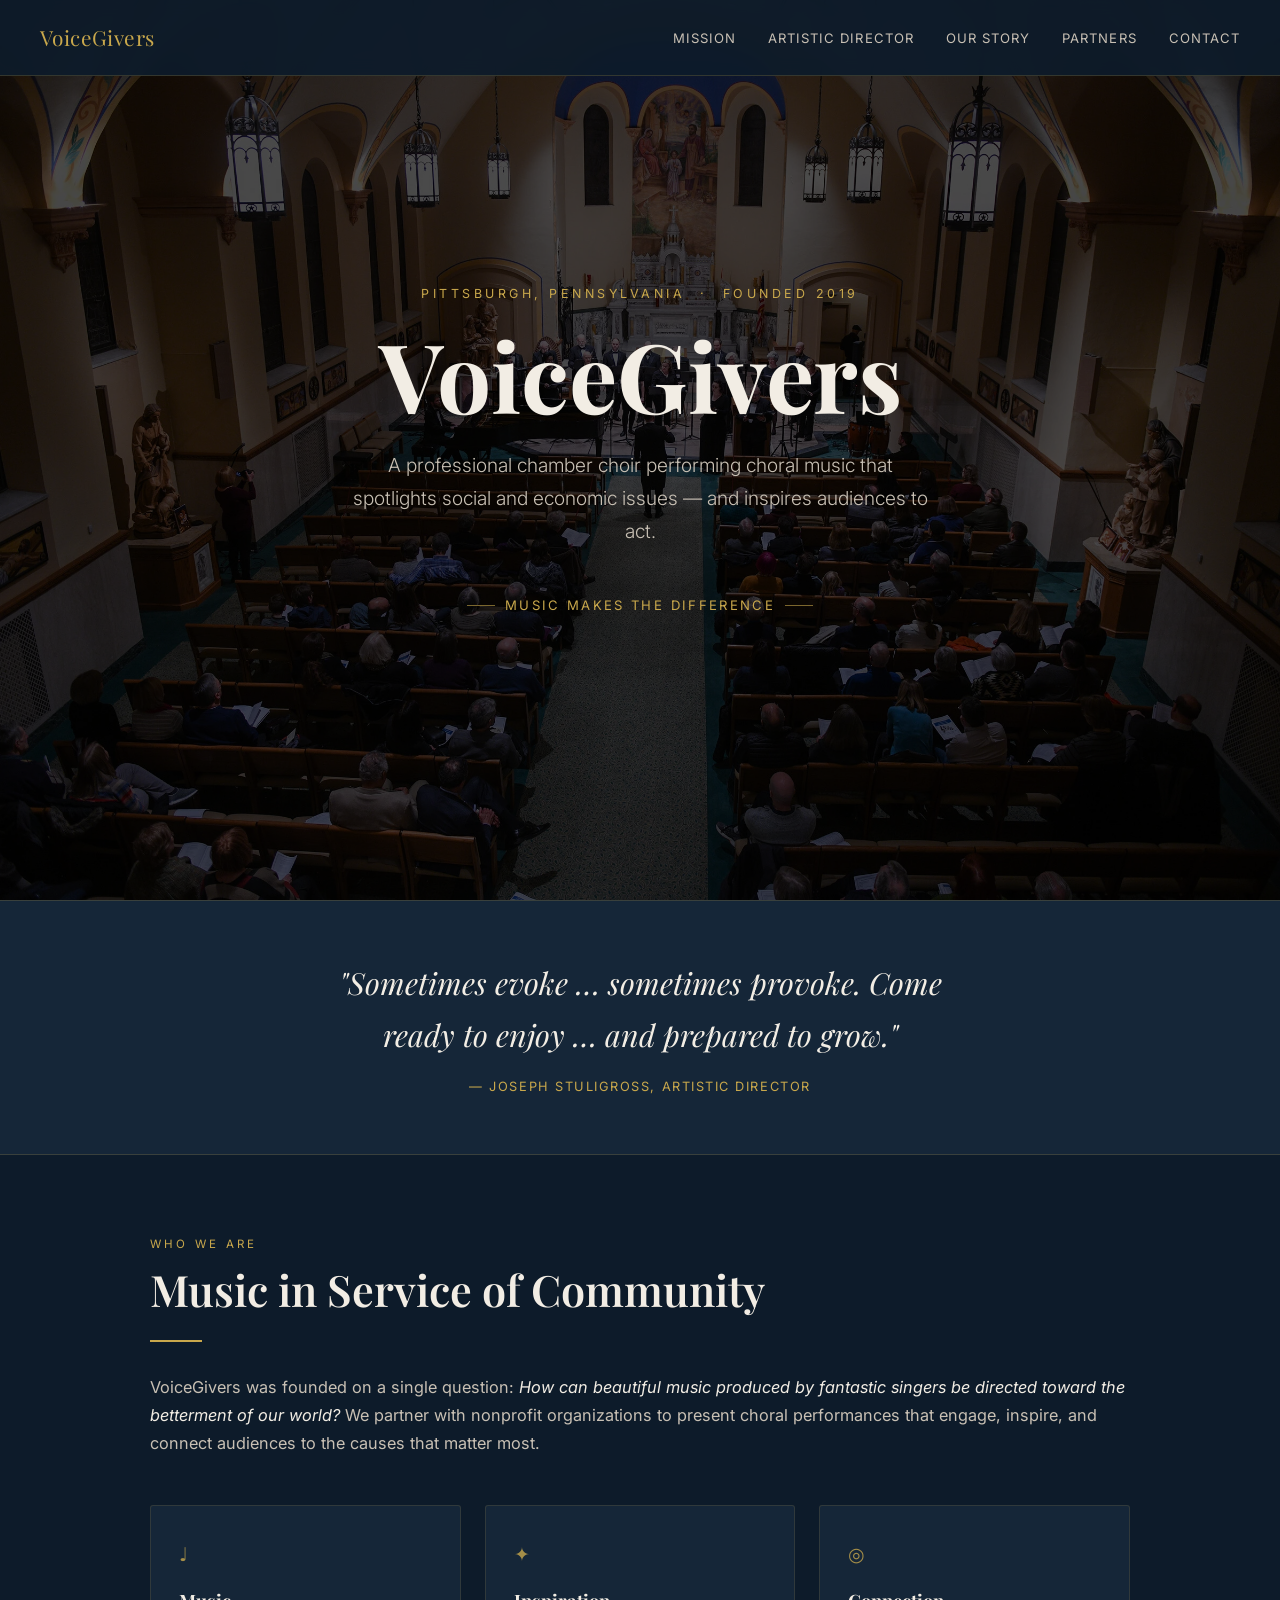
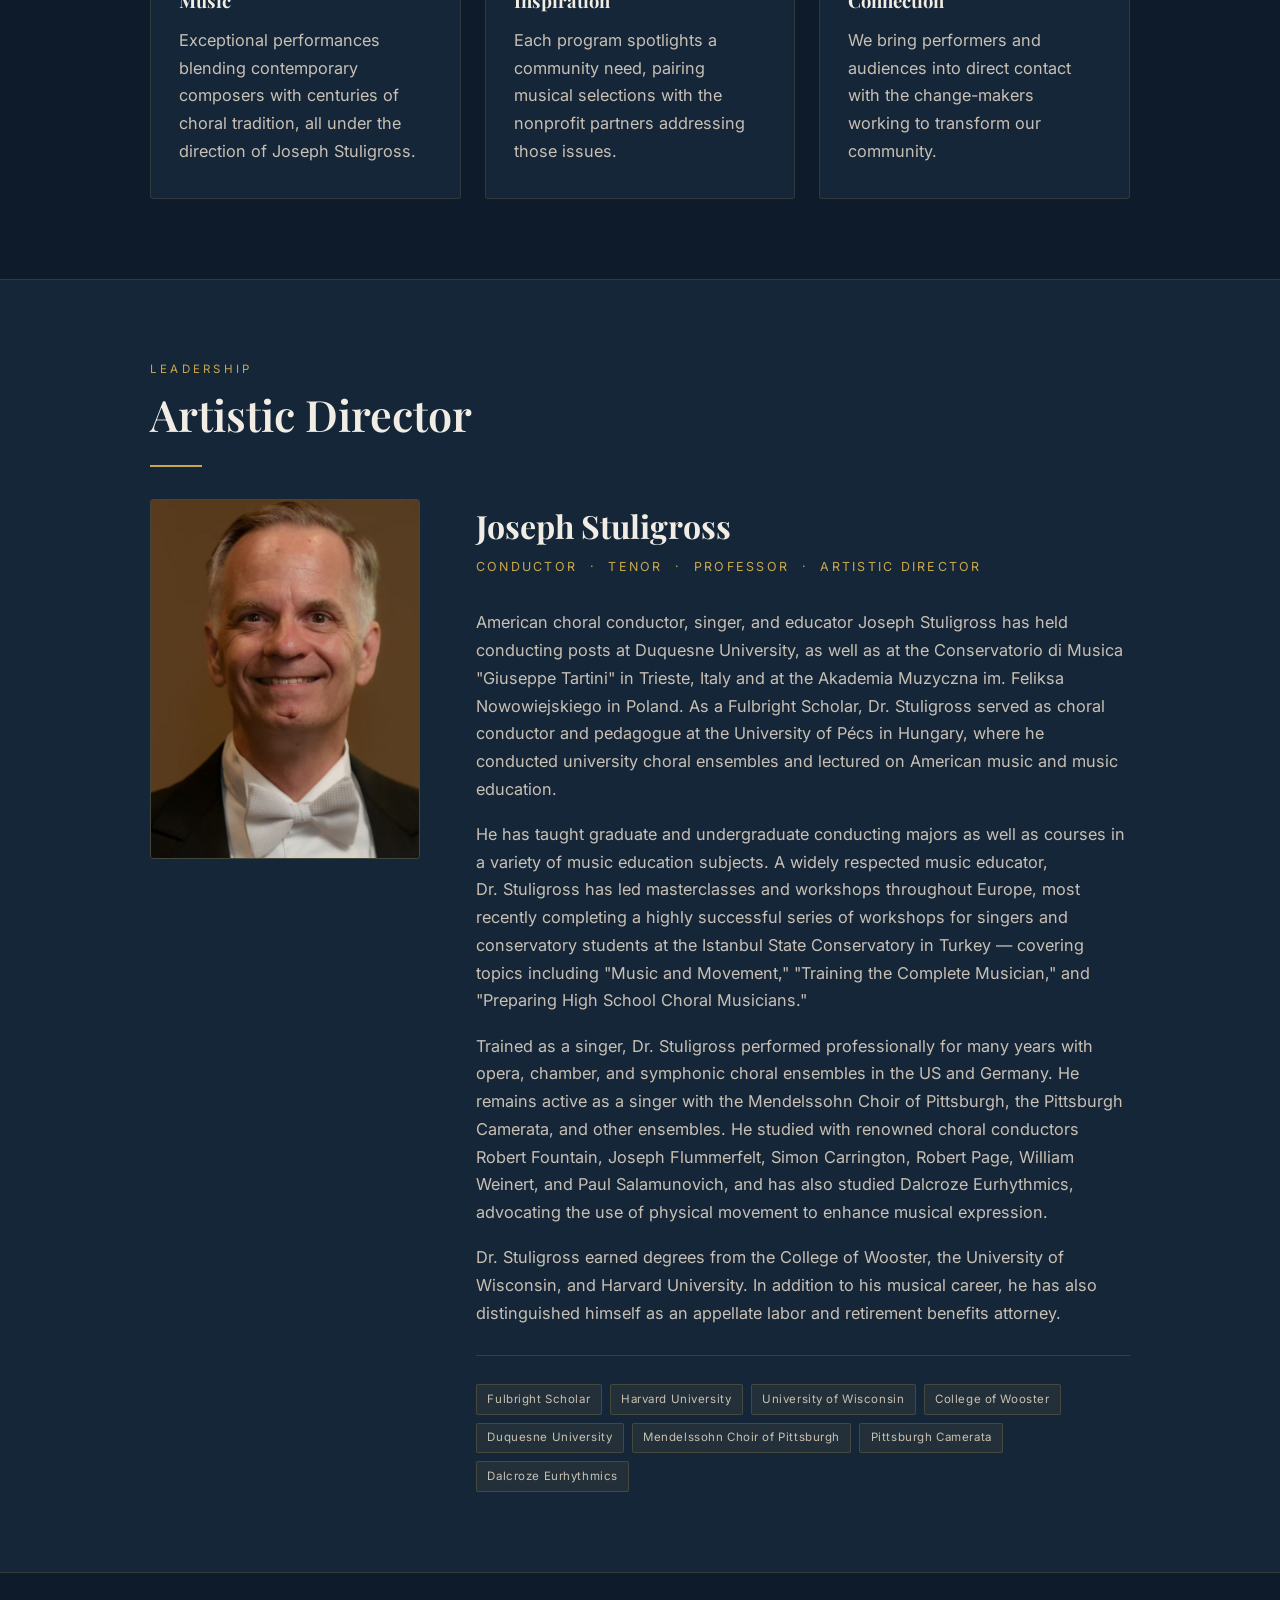
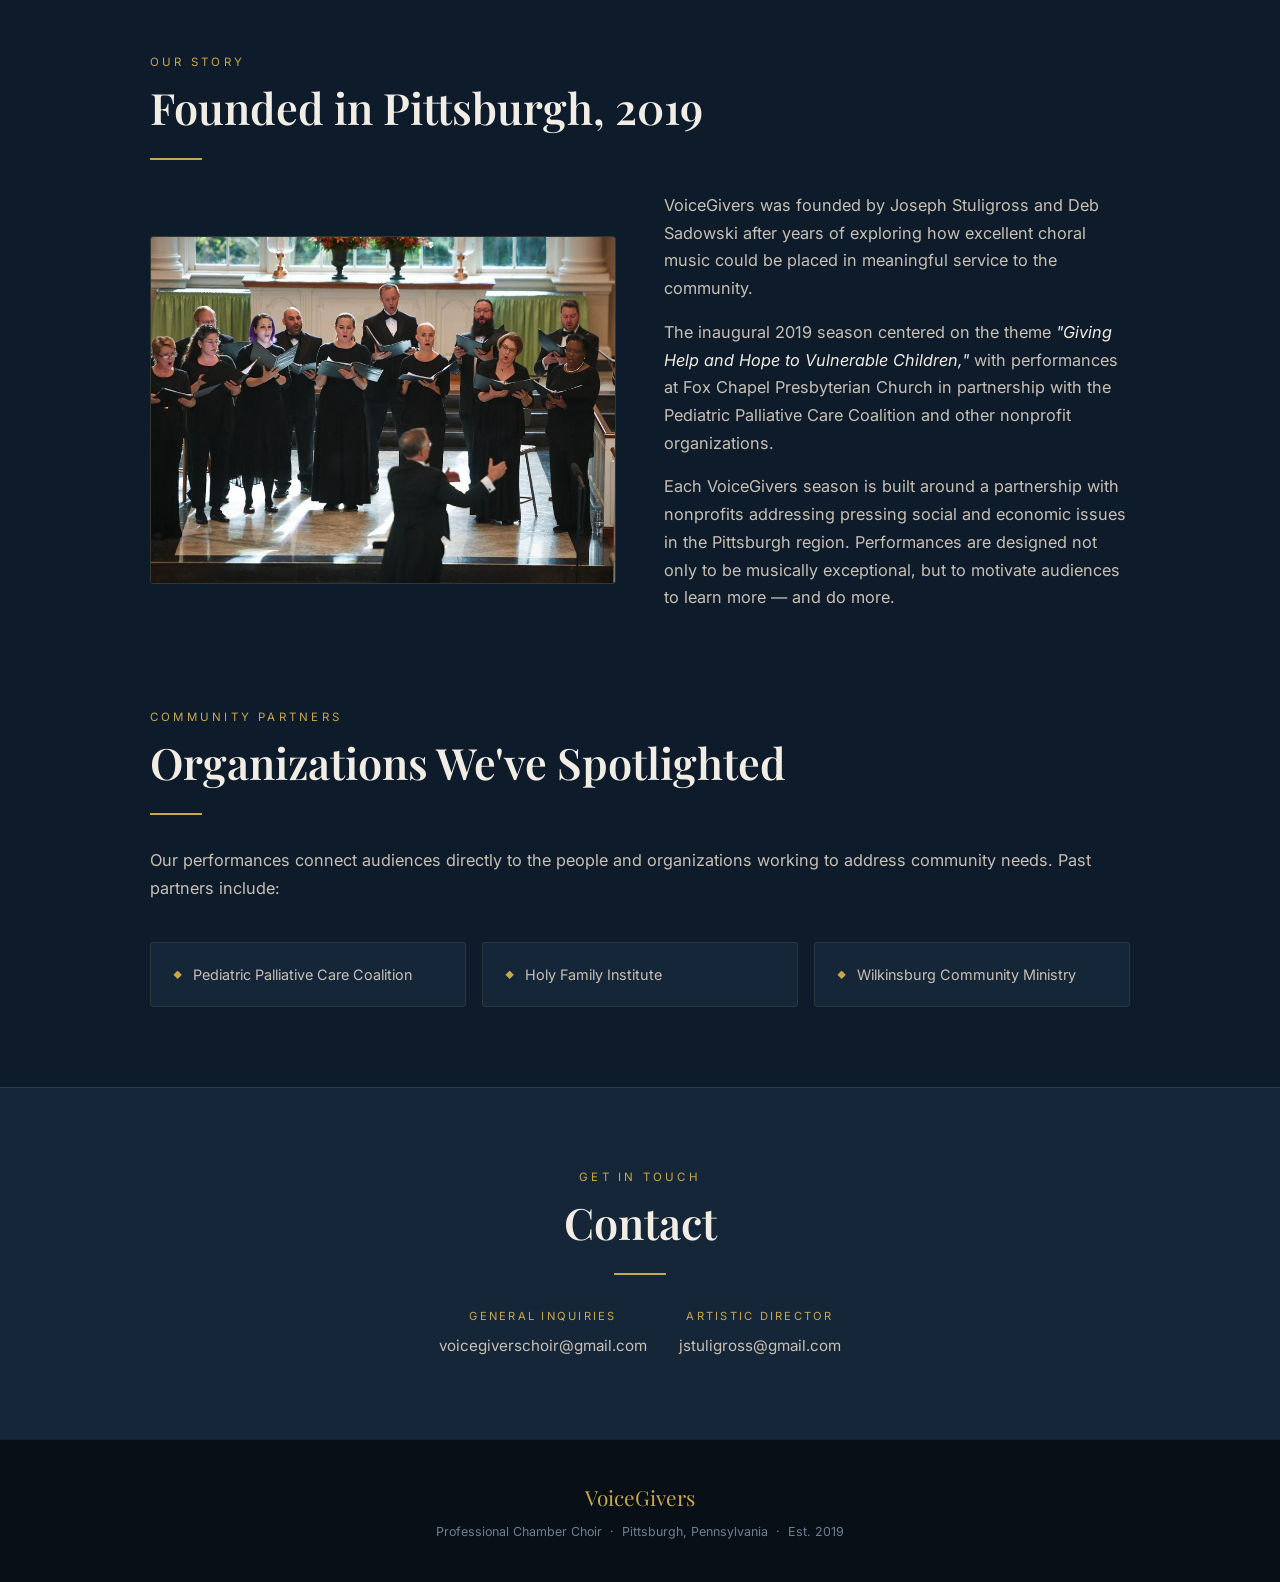
==== index.html @ 27565157 "Initial site" ====
<!DOCTYPE html>
<html lang="en">
<head>
  <meta charset="UTF-8">
  <meta name="viewport" content="width=device-width, initial-scale=1.0">
  <title>VoiceGivers | Professional Chamber Choir · Pittsburgh, PA</title>
  <meta name="description" content="VoiceGivers is a professional chamber choir based in Pittsburgh, Pennsylvania, performing choral music that spotlights social and economic issues and inspires audiences to act.">
  <link rel="preconnect" href="https://fonts.googleapis.com">
  <link rel="preconnect" href="https://fonts.gstatic.com" crossorigin>
  <link href="https://fonts.googleapis.com/css2?family=Playfair+Display:ital,wght@0,400;0,600;0,700;1,400&family=Inter:wght@300;400;500;600&display=swap" rel="stylesheet">
  <style>
    *, *::before, *::after { box-sizing: border-box; margin: 0; padding: 0; }

    :root {
      --navy:        #0d1b2a;
      --navy-light:  #152638;
      --gold:        #c9a84c;
      --gold-light:  #dfc170;
      --cream:       #f2ede4;
      --cream-muted: #c8c0b4;
      --gray:        #6b7f93;
    }

    html { scroll-behavior: smooth; }

    body {
      font-family: 'Inter', sans-serif;
      background-color: var(--navy);
      color: var(--cream);
      line-height: 1.7;
    }

    /* ── NAV ─────────────────────────────────── */
    nav {
      position: fixed;
      top: 0; left: 0; right: 0;
      z-index: 100;
      display: flex;
      justify-content: space-between;
      align-items: center;
      padding: 1.25rem 2.5rem;
      background: rgba(13, 27, 42, 0.93);
      backdrop-filter: blur(8px);
      border-bottom: 1px solid rgba(201, 168, 76, 0.2);
    }

    .nav-logo {
      font-family: 'Playfair Display', serif;
      font-size: 1.3rem;
      color: var(--gold);
      text-decoration: none;
      letter-spacing: 0.02em;
    }

    .nav-links {
      display: flex;
      gap: 2rem;
      list-style: none;
    }

    .nav-links a {
      color: var(--cream-muted);
      text-decoration: none;
      font-size: 0.82rem;
      letter-spacing: 0.08em;
      text-transform: uppercase;
      transition: color 0.2s;
    }

    .nav-links a:hover { color: var(--gold); }

    /* ── HERO ────────────────────────────────── */
    .hero {
      position: relative;
      height: 100vh;
      min-height: 600px;
      display: flex;
      align-items: center;
      justify-content: center;
      text-align: center;
      overflow: hidden;
    }

    /* Gradient fallback (shows when no image) */
    .hero::before {
      content: '';
      position: absolute;
      inset: 0;
      background: linear-gradient(160deg, #0a1520 0%, #1a3050 55%, #0d1b2a 100%);
    }

    /* Photo layer — darkened overlay */
    .hero-bg {
      position: absolute;
      inset: 0;
      background-image: url('images/choir-hero.jpg');
      background-size: cover;
      background-position: center 30%;
      filter: brightness(0.3);
    }

    .hero-content {
      position: relative;
      z-index: 1;
      max-width: 820px;
      padding: 2rem;
    }

    .hero-eyebrow {
      font-size: 0.78rem;
      letter-spacing: 0.28em;
      text-transform: uppercase;
      color: var(--gold);
      margin-bottom: 1.25rem;
    }

    .hero h1 {
      font-family: 'Playfair Display', serif;
      font-size: clamp(3.2rem, 9vw, 6rem);
      font-weight: 700;
      line-height: 1.05;
      color: var(--cream);
      margin-bottom: 1.5rem;
    }

    .hero-tagline {
      font-size: clamp(1rem, 2.5vw, 1.2rem);
      color: var(--cream-muted);
      font-weight: 300;
      max-width: 580px;
      margin: 0 auto 2.5rem;
    }

    .hero-motto {
      display: inline-flex;
      align-items: center;
      gap: 0.6rem;
      font-size: 0.82rem;
      letter-spacing: 0.18em;
      text-transform: uppercase;
      color: var(--gold);
    }

    .hero-motto::before,
    .hero-motto::after {
      content: '';
      display: block;
      width: 28px;
      height: 1px;
      background: var(--gold);
      opacity: 0.6;
    }

    /* ── QUOTE BAND ──────────────────────────── */
    .quote-band {
      background: var(--navy-light);
      border-top: 1px solid rgba(201, 168, 76, 0.2);
      border-bottom: 1px solid rgba(201, 168, 76, 0.2);
      padding: 3.5rem 2rem;
      text-align: center;
    }

    .quote-text {
      font-family: 'Playfair Display', serif;
      font-size: clamp(1.3rem, 3vw, 1.9rem);
      font-style: italic;
      color: var(--cream);
      max-width: 680px;
      margin: 0 auto 1rem;
    }

    .quote-attr {
      font-size: 0.8rem;
      color: var(--gold);
      letter-spacing: 0.12em;
      text-transform: uppercase;
    }

    /* ── SECTION BASE ────────────────────────── */
    section {
      padding: 5rem 2rem;
    }

    .container {
      max-width: 980px;
      margin: 0 auto;
    }

    .section-label {
      font-size: 0.72rem;
      letter-spacing: 0.28em;
      text-transform: uppercase;
      color: var(--gold);
      margin-bottom: 0.6rem;
    }

    h2 {
      font-family: 'Playfair Display', serif;
      font-size: clamp(1.9rem, 4vw, 2.7rem);
      font-weight: 600;
      color: var(--cream);
      line-height: 1.2;
      margin-bottom: 1.5rem;
    }

    p { color: var(--cream-muted); font-size: 1.02rem; }

    .gold-rule {
      width: 52px;
      height: 2px;
      background: var(--gold);
      margin: 0 0 2rem;
    }

    /* ── MISSION PILLARS ─────────────────────── */
    .pillars {
      display: grid;
      grid-template-columns: repeat(auto-fit, minmax(260px, 1fr));
      gap: 1.5rem;
      margin-top: 3rem;
    }

    .pillar {
      background: var(--navy-light);
      border: 1px solid rgba(201, 168, 76, 0.15);
      border-radius: 3px;
      padding: 2rem 1.75rem;
    }

    .pillar-glyph {
      font-size: 1.2rem;
      color: var(--gold);
      margin-bottom: 0.9rem;
      opacity: 0.8;
    }

    .pillar h3 {
      font-family: 'Playfair Display', serif;
      font-size: 1.15rem;
      color: var(--cream);
      margin-bottom: 0.65rem;
    }

    /* ── ARTISTIC DIRECTOR ───────────────────── */
    #director {
      background: var(--navy-light);
      border-top: 1px solid rgba(201, 168, 76, 0.15);
      border-bottom: 1px solid rgba(201, 168, 76, 0.15);
    }

    .director-layout {
      display: grid;
      grid-template-columns: 270px 1fr;
      gap: 3.5rem;
      align-items: start;
    }

    .director-photo-wrap {
      position: sticky;
      top: 90px;
    }

    .director-photo {
      width: 100%;
      aspect-ratio: 3/4;
      object-fit: cover;
      border-radius: 3px;
      border: 1px solid rgba(201, 168, 76, 0.25);
      display: block;
    }

    /* Shown if image fails to load */
    .director-photo-placeholder {
      display: none;
      width: 100%;
      aspect-ratio: 3/4;
      background: rgba(201, 168, 76, 0.06);
      border: 2px dashed rgba(201, 168, 76, 0.3);
      border-radius: 3px;
      align-items: center;
      justify-content: center;
      color: var(--gray);
      font-size: 0.8rem;
      text-align: center;
    }

    .director-name {
      font-family: 'Playfair Display', serif;
      font-size: 2rem;
      color: var(--cream);
      margin-bottom: 0.2rem;
    }

    .director-title {
      font-size: 0.78rem;
      letter-spacing: 0.18em;
      text-transform: uppercase;
      color: var(--gold);
      margin-bottom: 2rem;
    }

    .director-bio p { margin-bottom: 1.1rem; }

    .credentials {
      display: flex;
      flex-wrap: wrap;
      gap: 0.5rem;
      margin-top: 1.75rem;
      padding-top: 1.75rem;
      border-top: 1px solid rgba(201, 168, 76, 0.2);
    }

    .tag {
      font-size: 0.72rem;
      letter-spacing: 0.05em;
      color: var(--cream-muted);
      background: rgba(201, 168, 76, 0.08);
      border: 1px solid rgba(201, 168, 76, 0.2);
      border-radius: 2px;
      padding: 0.28rem 0.65rem;
    }

    /* ── OUR STORY ───────────────────────────── */
    .story-grid {
      display: grid;
      grid-template-columns: 1fr 1fr;
      gap: 3rem;
      align-items: center;
      margin-top: 2rem;
    }

    .story-photo {
      width: 100%;
      border-radius: 3px;
      border: 1px solid rgba(201, 168, 76, 0.2);
      display: block;
    }

    .story-photo-placeholder {
      display: none;
      width: 100%;
      aspect-ratio: 4/3;
      background: rgba(201, 168, 76, 0.06);
      border: 2px dashed rgba(201, 168, 76, 0.25);
      border-radius: 3px;
      align-items: center;
      justify-content: center;
      color: var(--gray);
      font-size: 0.8rem;
    }

    .story-text p { margin-bottom: 1rem; }

    /* ── PARTNERS ────────────────────────────── */
    #partners {
      padding-top: 0;
    }

    .partners-grid {
      display: grid;
      grid-template-columns: repeat(auto-fit, minmax(210px, 1fr));
      gap: 1rem;
      margin-top: 2.5rem;
    }

    .partner-card {
      background: var(--navy-light);
      border: 1px solid rgba(201, 168, 76, 0.12);
      border-radius: 3px;
      padding: 1.2rem 1.4rem;
      font-size: 0.9rem;
      color: var(--cream-muted);
      display: flex;
      align-items: flex-start;
      gap: 0.65rem;
    }

    .partner-card::before {
      content: '◆';
      color: var(--gold);
      font-size: 0.55rem;
      margin-top: 0.35rem;
      flex-shrink: 0;
    }

    /* ── CONTACT ─────────────────────────────── */
    #contact {
      background: var(--navy-light);
      border-top: 1px solid rgba(201, 168, 76, 0.15);
      text-align: center;
    }

    .contact-links {
      display: flex;
      justify-content: center;
      gap: 2rem;
      flex-wrap: wrap;
      margin-top: 2rem;
    }

    .contact-item {
      display: flex;
      flex-direction: column;
      align-items: center;
      gap: 0.4rem;
    }

    .contact-label {
      font-size: 0.7rem;
      letter-spacing: 0.2em;
      text-transform: uppercase;
      color: var(--gold);
    }

    .contact-value {
      color: var(--cream-muted);
      text-decoration: none;
      font-size: 0.95rem;
      transition: color 0.2s;
    }

    .contact-value:hover { color: var(--gold); }

    /* ── FOOTER ──────────────────────────────── */
    footer {
      background: #090f16;
      padding: 2.5rem 2rem;
      text-align: center;
      border-top: 1px solid rgba(201, 168, 76, 0.1);
    }

    .footer-logo {
      font-family: 'Playfair Display', serif;
      font-size: 1.3rem;
      color: var(--gold);
      margin-bottom: 0.4rem;
    }

    .footer-sub {
      font-size: 0.78rem;
      color: var(--gray);
    }

    /* ── RESPONSIVE ──────────────────────────── */
    @media (max-width: 768px) {
      nav { padding: 1rem 1.25rem; }
      .nav-links { display: none; }

      .director-layout {
        grid-template-columns: 1fr;
      }

      .director-photo-wrap {
        position: static;
        max-width: 220px;
        margin: 0 auto;
      }

      .story-grid {
        grid-template-columns: 1fr;
      }

      .contact-links {
        flex-direction: column;
        align-items: center;
        gap: 1.5rem;
      }
    }
  </style>
</head>
<body>

  <!-- ── NAVIGATION ── -->
  <nav>
    <a href="#home" class="nav-logo">VoiceGivers</a>
    <ul class="nav-links">
      <li><a href="#mission">Mission</a></li>
      <li><a href="#director">Artistic Director</a></li>
      <li><a href="#story">Our Story</a></li>
      <li><a href="#partners">Partners</a></li>
      <li><a href="#contact">Contact</a></li>
    </ul>
  </nav>


  <!-- ── HERO ── -->
  <section class="hero" id="home">
    <div class="hero-bg"></div>
    <div class="hero-content">
      <p class="hero-eyebrow">Pittsburgh, Pennsylvania &nbsp;·&nbsp; Founded 2019</p>
      <h1>VoiceGivers</h1>
      <p class="hero-tagline">A professional chamber choir performing choral music that spotlights social and economic issues — and inspires audiences to act.</p>
      <span class="hero-motto">Music Makes the Difference</span>
    </div>
  </section>


  <!-- ── QUOTE BAND ── -->
  <div class="quote-band">
    <p class="quote-text">"Sometimes evoke&nbsp;… sometimes provoke. Come ready to enjoy&nbsp;… and prepared to grow."</p>
    <p class="quote-attr">— Joseph Stuligross, Artistic Director</p>
  </div>


  <!-- ── MISSION ── -->
  <section id="mission">
    <div class="container">
      <p class="section-label">Who We Are</p>
      <h2>Music in Service of Community</h2>
      <div class="gold-rule"></div>
      <p>VoiceGivers was founded on a single question: <em style="color: var(--cream);">How can beautiful music produced by fantastic singers be directed toward the betterment of our world?</em> We partner with nonprofit organizations to present choral performances that engage, inspire, and connect audiences to the causes that matter most.</p>

      <div class="pillars">
        <div class="pillar">
          <div class="pillar-glyph">♩</div>
          <h3>Music</h3>
          <p>Exceptional performances blending contemporary composers with centuries of choral tradition, all under the direction of Joseph Stuligross.</p>
        </div>
        <div class="pillar">
          <div class="pillar-glyph">✦</div>
          <h3>Inspiration</h3>
          <p>Each program spotlights a community need, pairing musical selections with the nonprofit partners addressing those issues.</p>
        </div>
        <div class="pillar">
          <div class="pillar-glyph">◎</div>
          <h3>Connection</h3>
          <p>We bring performers and audiences into direct contact with the change-makers working to transform our community.</p>
        </div>
      </div>
    </div>
  </section>


  <!-- ── ARTISTIC DIRECTOR ── -->
  <section id="director">
    <div class="container">
      <p class="section-label">Leadership</p>
      <h2>Artistic Director</h2>
      <div class="gold-rule"></div>

      <div class="director-layout">

        <div class="director-photo-wrap">
          <img
            src="images/joe-stuligross.jpg"
            alt="Joseph Stuligross, Artistic Director of VoiceGivers"
            class="director-photo"
            onerror="this.style.display='none'; this.nextElementSibling.style.display='flex';"
          >
          <div class="director-photo-placeholder">Photo coming soon</div>
        </div>

        <div>
          <h3 class="director-name">Joseph Stuligross</h3>
          <p class="director-title">Conductor &nbsp;·&nbsp; Tenor &nbsp;·&nbsp; Professor &nbsp;·&nbsp; Artistic Director</p>

          <div class="director-bio">
            <p>American choral conductor, singer, and educator Joseph Stuligross has held conducting posts at Duquesne University, as well as at the Conservatorio di Musica "Giuseppe Tartini" in Trieste, Italy and at the Akademia Muzyczna im. Feliksa Nowowiejskiego in Poland. As a Fulbright Scholar, Dr.&nbsp;Stuligross served as choral conductor and pedagogue at the University of Pécs in Hungary, where he conducted university choral ensembles and lectured on American music and music education.</p>

            <p>He has taught graduate and undergraduate conducting majors as well as courses in a variety of music education subjects. A widely respected music educator, Dr.&nbsp;Stuligross has led masterclasses and workshops throughout Europe, most recently completing a highly successful series of workshops for singers and conservatory students at the Istanbul State Conservatory in Turkey — covering topics including "Music and Movement," "Training the Complete Musician," and "Preparing High School Choral Musicians."</p>

            <p>Trained as a singer, Dr.&nbsp;Stuligross performed professionally for many years with opera, chamber, and symphonic choral ensembles in the US and Germany. He remains active as a singer with the Mendelssohn Choir of Pittsburgh, the Pittsburgh Camerata, and other ensembles. He studied with renowned choral conductors Robert Fountain, Joseph Flummerfelt, Simon Carrington, Robert Page, William Weinert, and Paul Salamunovich, and has also studied Dalcroze Eurhythmics, advocating the use of physical movement to enhance musical expression.</p>

            <p>Dr.&nbsp;Stuligross earned degrees from the College of Wooster, the University of Wisconsin, and Harvard University. In addition to his musical career, he has also distinguished himself as an appellate labor and retirement benefits attorney.</p>
          </div>

          <div class="credentials">
            <span class="tag">Fulbright Scholar</span>
            <span class="tag">Harvard University</span>
            <span class="tag">University of Wisconsin</span>
            <span class="tag">College of Wooster</span>
            <span class="tag">Duquesne University</span>
            <span class="tag">Mendelssohn Choir of Pittsburgh</span>
            <span class="tag">Pittsburgh Camerata</span>
            <span class="tag">Dalcroze Eurhythmics</span>
          </div>
        </div>

      </div>
    </div>
  </section>


  <!-- ── OUR STORY ── -->
  <section id="story">
    <div class="container">
      <p class="section-label">Our Story</p>
      <h2>Founded in Pittsburgh, 2019</h2>
      <div class="gold-rule"></div>

      <div class="story-grid">

        <div>
          <img
            src="images/choir-performance.jpg"
            alt="VoiceGivers in performance"
            class="story-photo"
            onerror="this.style.display='none'; this.nextElementSibling.style.display='flex';"
          >
          <div class="story-photo-placeholder">Performance photo coming soon</div>
        </div>

        <div class="story-text">
          <p>VoiceGivers was founded by Joseph Stuligross and Deb Sadowski after years of exploring how excellent choral music could be placed in meaningful service to the community.</p>

          <p>The inaugural 2019 season centered on the theme <em style="color: var(--cream);">"Giving Help and Hope to Vulnerable Children,"</em> with performances at Fox Chapel Presbyterian Church in partnership with the Pediatric Palliative Care Coalition and other nonprofit organizations.</p>

          <p>Each VoiceGivers season is built around a partnership with nonprofits addressing pressing social and economic issues in the Pittsburgh region. Performances are designed not only to be musically exceptional, but to motivate audiences to learn more — and do more.</p>
        </div>

      </div>
    </div>
  </section>


  <!-- ── COMMUNITY PARTNERS ── -->
  <section id="partners">
    <div class="container">
      <p class="section-label">Community Partners</p>
      <h2>Organizations We've Spotlighted</h2>
      <div class="gold-rule"></div>
      <p>Our performances connect audiences directly to the people and organizations working to address community needs. Past partners include:</p>

      <div class="partners-grid">
        <div class="partner-card">Pediatric Palliative Care Coalition</div>
        <div class="partner-card">Holy Family Institute</div>
        <div class="partner-card">Wilkinsburg Community Ministry</div>
      </div>
    </div>
  </section>


  <!-- ── CONTACT ── -->
  <section id="contact">
    <div class="container">
      <p class="section-label">Get in Touch</p>
      <h2>Contact</h2>
      <div class="gold-rule" style="margin: 0 auto 2rem;"></div>

      <div class="contact-links">
        <div class="contact-item">
          <span class="contact-label">General Inquiries</span>
          <a href="mailto:voicegiverschoir@gmail.com" class="contact-value">voicegiverschoir@gmail.com</a>
        </div>
        <div class="contact-item">
          <span class="contact-label">Artistic Director</span>
          <a href="mailto:jstuligross@gmail.com" class="contact-value">jstuligross@gmail.com</a>
        </div>
      </div>
    </div>
  </section>


  <!-- ── FOOTER ── -->
  <footer>
    <div class="footer-logo">VoiceGivers</div>
    <p class="footer-sub">Professional Chamber Choir &nbsp;·&nbsp; Pittsburgh, Pennsylvania &nbsp;·&nbsp; Est. 2019</p>
  </footer>

</body>
</html>
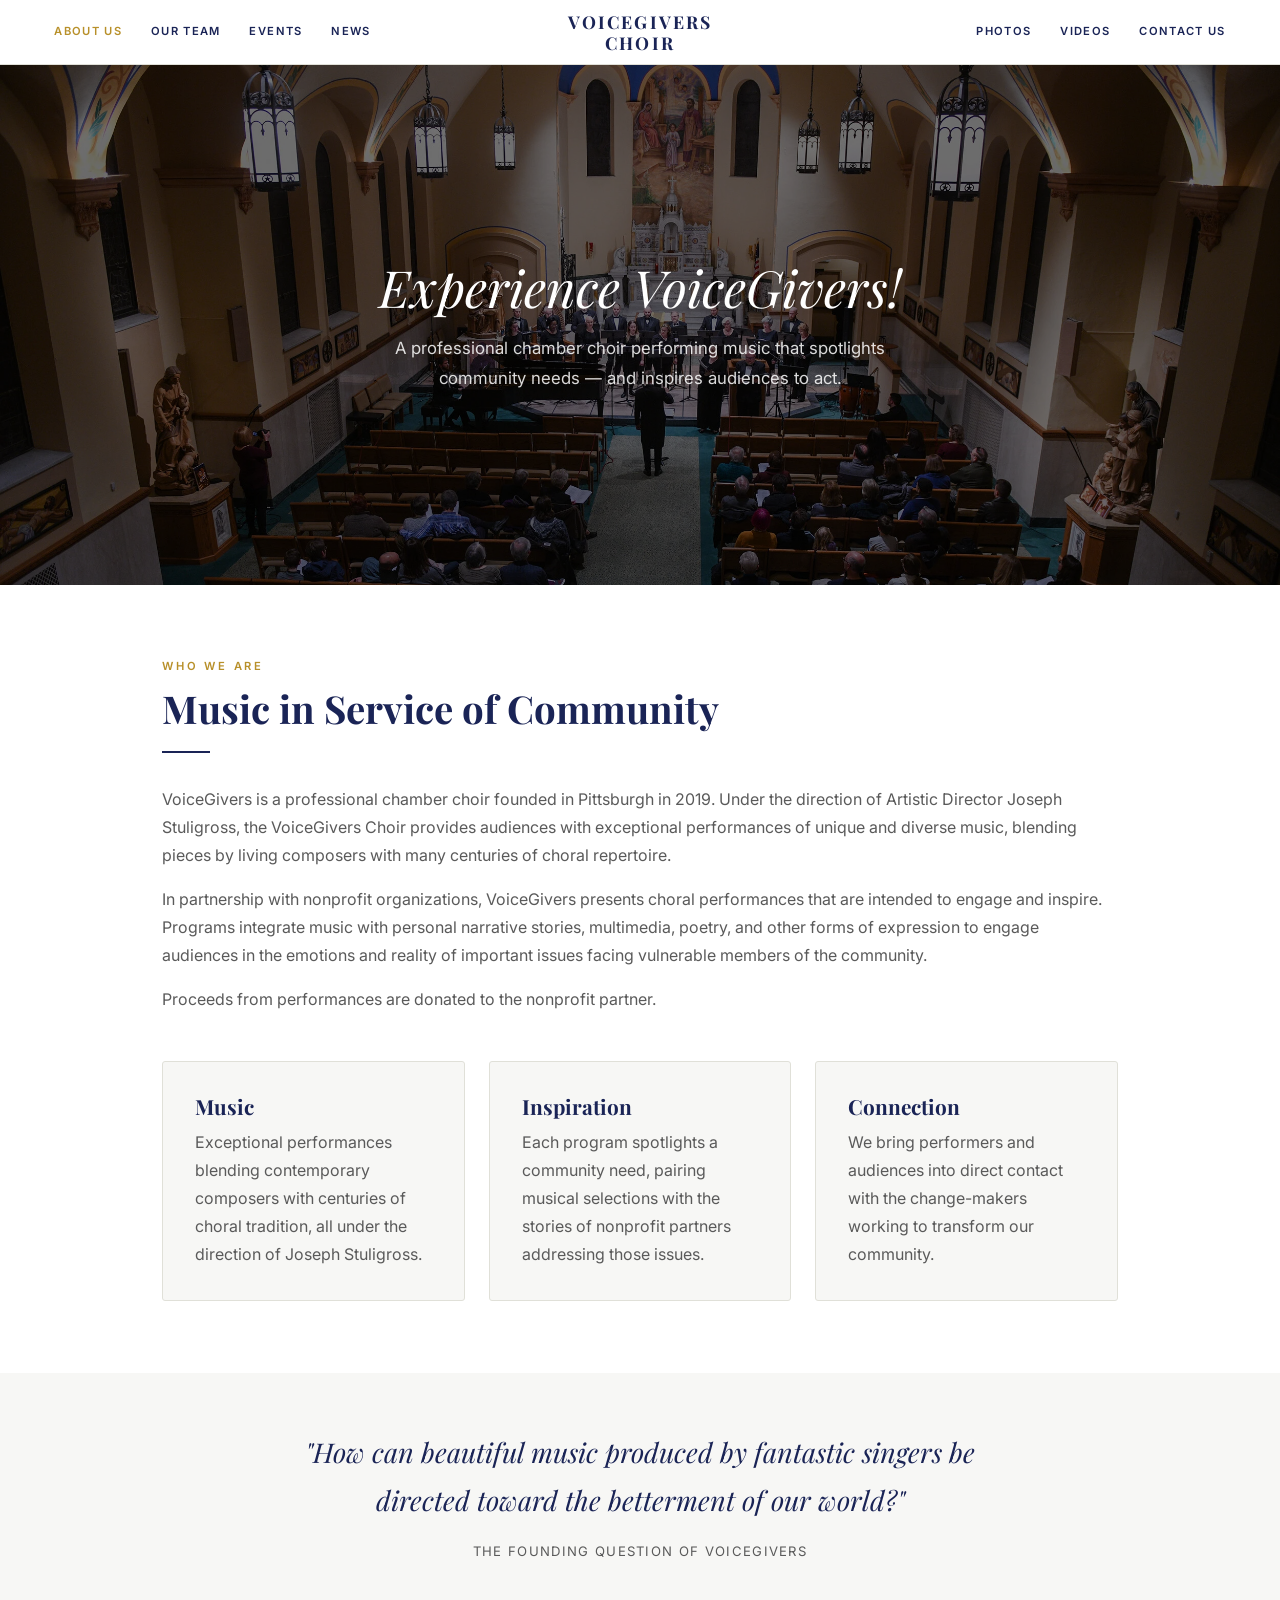
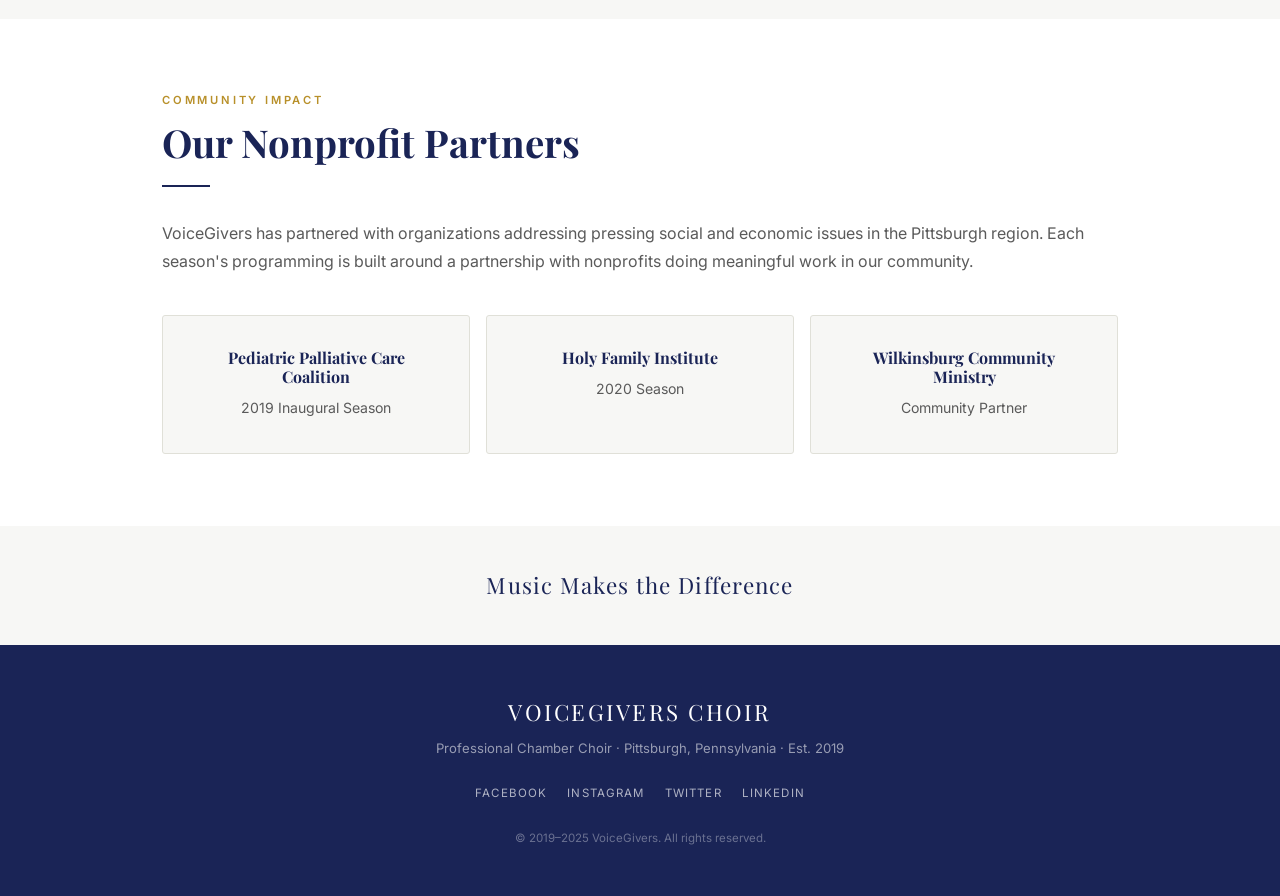
==== commit aa073a8d: "Initial site Created by Claude Code to look like the full original Squarespace site" ====
--- a/index.html
+++ b/index.html
@@ -3,577 +3,69 @@
 <head>
   <meta charset="UTF-8">
   <meta name="viewport" content="width=device-width, initial-scale=1.0">
-  <title>VoiceGivers | Professional Chamber Choir · Pittsburgh, PA</title>
+  <title>VoiceGivers Choir | Pittsburgh, PA</title>
   <meta name="description" content="VoiceGivers is a professional chamber choir based in Pittsburgh, Pennsylvania, performing choral music that spotlights social and economic issues and inspires audiences to act.">
   <link rel="preconnect" href="https://fonts.googleapis.com">
   <link rel="preconnect" href="https://fonts.gstatic.com" crossorigin>
   <link href="https://fonts.googleapis.com/css2?family=Playfair+Display:ital,wght@0,400;0,600;0,700;1,400&family=Inter:wght@300;400;500;600&display=swap" rel="stylesheet">
-  <style>
-    *, *::before, *::after { box-sizing: border-box; margin: 0; padding: 0; }
-
-    :root {
-      --navy:        #0d1b2a;
-      --navy-light:  #152638;
-      --gold:        #c9a84c;
-      --gold-light:  #dfc170;
-      --cream:       #f2ede4;
-      --cream-muted: #c8c0b4;
-      --gray:        #6b7f93;
-    }
-
-    html { scroll-behavior: smooth; }
-
-    body {
-      font-family: 'Inter', sans-serif;
-      background-color: var(--navy);
-      color: var(--cream);
-      line-height: 1.7;
-    }
-
-    /* ── NAV ─────────────────────────────────── */
-    nav {
-      position: fixed;
-      top: 0; left: 0; right: 0;
-      z-index: 100;
-      display: flex;
-      justify-content: space-between;
-      align-items: center;
-      padding: 1.25rem 2.5rem;
-      background: rgba(13, 27, 42, 0.93);
-      backdrop-filter: blur(8px);
-      border-bottom: 1px solid rgba(201, 168, 76, 0.2);
-    }
-
-    .nav-logo {
-      font-family: 'Playfair Display', serif;
-      font-size: 1.3rem;
-      color: var(--gold);
-      text-decoration: none;
-      letter-spacing: 0.02em;
-    }
-
-    .nav-links {
-      display: flex;
-      gap: 2rem;
-      list-style: none;
-    }
-
-    .nav-links a {
-      color: var(--cream-muted);
-      text-decoration: none;
-      font-size: 0.82rem;
-      letter-spacing: 0.08em;
-      text-transform: uppercase;
-      transition: color 0.2s;
-    }
-
-    .nav-links a:hover { color: var(--gold); }
-
-    /* ── HERO ────────────────────────────────── */
-    .hero {
-      position: relative;
-      height: 100vh;
-      min-height: 600px;
-      display: flex;
-      align-items: center;
-      justify-content: center;
-      text-align: center;
-      overflow: hidden;
-    }
-
-    /* Gradient fallback (shows when no image) */
-    .hero::before {
-      content: '';
-      position: absolute;
-      inset: 0;
-      background: linear-gradient(160deg, #0a1520 0%, #1a3050 55%, #0d1b2a 100%);
-    }
-
-    /* Photo layer — darkened overlay */
-    .hero-bg {
-      position: absolute;
-      inset: 0;
-      background-image: url('images/choir-hero.jpg');
-      background-size: cover;
-      background-position: center 30%;
-      filter: brightness(0.3);
-    }
-
-    .hero-content {
-      position: relative;
-      z-index: 1;
-      max-width: 820px;
-      padding: 2rem;
-    }
-
-    .hero-eyebrow {
-      font-size: 0.78rem;
-      letter-spacing: 0.28em;
-      text-transform: uppercase;
-      color: var(--gold);
-      margin-bottom: 1.25rem;
-    }
-
-    .hero h1 {
-      font-family: 'Playfair Display', serif;
-      font-size: clamp(3.2rem, 9vw, 6rem);
-      font-weight: 700;
-      line-height: 1.05;
-      color: var(--cream);
-      margin-bottom: 1.5rem;
-    }
-
-    .hero-tagline {
-      font-size: clamp(1rem, 2.5vw, 1.2rem);
-      color: var(--cream-muted);
-      font-weight: 300;
-      max-width: 580px;
-      margin: 0 auto 2.5rem;
-    }
-
-    .hero-motto {
-      display: inline-flex;
-      align-items: center;
-      gap: 0.6rem;
-      font-size: 0.82rem;
-      letter-spacing: 0.18em;
-      text-transform: uppercase;
-      color: var(--gold);
-    }
-
-    .hero-motto::before,
-    .hero-motto::after {
-      content: '';
-      display: block;
-      width: 28px;
-      height: 1px;
-      background: var(--gold);
-      opacity: 0.6;
-    }
-
-    /* ── QUOTE BAND ──────────────────────────── */
-    .quote-band {
-      background: var(--navy-light);
-      border-top: 1px solid rgba(201, 168, 76, 0.2);
-      border-bottom: 1px solid rgba(201, 168, 76, 0.2);
-      padding: 3.5rem 2rem;
-      text-align: center;
-    }
-
-    .quote-text {
-      font-family: 'Playfair Display', serif;
-      font-size: clamp(1.3rem, 3vw, 1.9rem);
-      font-style: italic;
-      color: var(--cream);
-      max-width: 680px;
-      margin: 0 auto 1rem;
-    }
-
-    .quote-attr {
-      font-size: 0.8rem;
-      color: var(--gold);
-      letter-spacing: 0.12em;
-      text-transform: uppercase;
-    }
-
-    /* ── SECTION BASE ────────────────────────── */
-    section {
-      padding: 5rem 2rem;
-    }
-
-    .container {
-      max-width: 980px;
-      margin: 0 auto;
-    }
-
-    .section-label {
-      font-size: 0.72rem;
-      letter-spacing: 0.28em;
-      text-transform: uppercase;
-      color: var(--gold);
-      margin-bottom: 0.6rem;
-    }
-
-    h2 {
-      font-family: 'Playfair Display', serif;
-      font-size: clamp(1.9rem, 4vw, 2.7rem);
-      font-weight: 600;
-      color: var(--cream);
-      line-height: 1.2;
-      margin-bottom: 1.5rem;
-    }
-
-    p { color: var(--cream-muted); font-size: 1.02rem; }
-
-    .gold-rule {
-      width: 52px;
-      height: 2px;
-      background: var(--gold);
-      margin: 0 0 2rem;
-    }
-
-    /* ── MISSION PILLARS ─────────────────────── */
-    .pillars {
-      display: grid;
-      grid-template-columns: repeat(auto-fit, minmax(260px, 1fr));
-      gap: 1.5rem;
-      margin-top: 3rem;
-    }
-
-    .pillar {
-      background: var(--navy-light);
-      border: 1px solid rgba(201, 168, 76, 0.15);
-      border-radius: 3px;
-      padding: 2rem 1.75rem;
-    }
-
-    .pillar-glyph {
-      font-size: 1.2rem;
-      color: var(--gold);
-      margin-bottom: 0.9rem;
-      opacity: 0.8;
-    }
-
-    .pillar h3 {
-      font-family: 'Playfair Display', serif;
-      font-size: 1.15rem;
-      color: var(--cream);
-      margin-bottom: 0.65rem;
-    }
-
-    /* ── ARTISTIC DIRECTOR ───────────────────── */
-    #director {
-      background: var(--navy-light);
-      border-top: 1px solid rgba(201, 168, 76, 0.15);
-      border-bottom: 1px solid rgba(201, 168, 76, 0.15);
-    }
-
-    .director-layout {
-      display: grid;
-      grid-template-columns: 270px 1fr;
-      gap: 3.5rem;
-      align-items: start;
-    }
-
-    .director-photo-wrap {
-      position: sticky;
-      top: 90px;
-    }
-
-    .director-photo {
-      width: 100%;
-      aspect-ratio: 3/4;
-      object-fit: cover;
-      border-radius: 3px;
-      border: 1px solid rgba(201, 168, 76, 0.25);
-      display: block;
-    }
-
-    /* Shown if image fails to load */
-    .director-photo-placeholder {
-      display: none;
-      width: 100%;
-      aspect-ratio: 3/4;
-      background: rgba(201, 168, 76, 0.06);
-      border: 2px dashed rgba(201, 168, 76, 0.3);
-      border-radius: 3px;
-      align-items: center;
-      justify-content: center;
-      color: var(--gray);
-      font-size: 0.8rem;
-      text-align: center;
-    }
-
-    .director-name {
-      font-family: 'Playfair Display', serif;
-      font-size: 2rem;
-      color: var(--cream);
-      margin-bottom: 0.2rem;
-    }
-
-    .director-title {
-      font-size: 0.78rem;
-      letter-spacing: 0.18em;
-      text-transform: uppercase;
-      color: var(--gold);
-      margin-bottom: 2rem;
-    }
-
-    .director-bio p { margin-bottom: 1.1rem; }
-
-    .credentials {
-      display: flex;
-      flex-wrap: wrap;
-      gap: 0.5rem;
-      margin-top: 1.75rem;
-      padding-top: 1.75rem;
-      border-top: 1px solid rgba(201, 168, 76, 0.2);
-    }
-
-    .tag {
-      font-size: 0.72rem;
-      letter-spacing: 0.05em;
-      color: var(--cream-muted);
-      background: rgba(201, 168, 76, 0.08);
-      border: 1px solid rgba(201, 168, 76, 0.2);
-      border-radius: 2px;
-      padding: 0.28rem 0.65rem;
-    }
-
-    /* ── OUR STORY ───────────────────────────── */
-    .story-grid {
-      display: grid;
-      grid-template-columns: 1fr 1fr;
-      gap: 3rem;
-      align-items: center;
-      margin-top: 2rem;
-    }
-
-    .story-photo {
-      width: 100%;
-      border-radius: 3px;
-      border: 1px solid rgba(201, 168, 76, 0.2);
-      display: block;
-    }
-
-    .story-photo-placeholder {
-      display: none;
-      width: 100%;
-      aspect-ratio: 4/3;
-      background: rgba(201, 168, 76, 0.06);
-      border: 2px dashed rgba(201, 168, 76, 0.25);
-      border-radius: 3px;
-      align-items: center;
-      justify-content: center;
-      color: var(--gray);
-      font-size: 0.8rem;
-    }
-
-    .story-text p { margin-bottom: 1rem; }
-
-    /* ── PARTNERS ────────────────────────────── */
-    #partners {
-      padding-top: 0;
-    }
-
-    .partners-grid {
-      display: grid;
-      grid-template-columns: repeat(auto-fit, minmax(210px, 1fr));
-      gap: 1rem;
-      margin-top: 2.5rem;
-    }
-
-    .partner-card {
-      background: var(--navy-light);
-      border: 1px solid rgba(201, 168, 76, 0.12);
-      border-radius: 3px;
-      padding: 1.2rem 1.4rem;
-      font-size: 0.9rem;
-      color: var(--cream-muted);
-      display: flex;
-      align-items: flex-start;
-      gap: 0.65rem;
-    }
-
-    .partner-card::before {
-      content: '◆';
-      color: var(--gold);
-      font-size: 0.55rem;
-      margin-top: 0.35rem;
-      flex-shrink: 0;
-    }
-
-    /* ── CONTACT ─────────────────────────────── */
-    #contact {
-      background: var(--navy-light);
-      border-top: 1px solid rgba(201, 168, 76, 0.15);
-      text-align: center;
-    }
-
-    .contact-links {
-      display: flex;
-      justify-content: center;
-      gap: 2rem;
-      flex-wrap: wrap;
-      margin-top: 2rem;
-    }
-
-    .contact-item {
-      display: flex;
-      flex-direction: column;
-      align-items: center;
-      gap: 0.4rem;
-    }
-
-    .contact-label {
-      font-size: 0.7rem;
-      letter-spacing: 0.2em;
-      text-transform: uppercase;
-      color: var(--gold);
-    }
-
-    .contact-value {
-      color: var(--cream-muted);
-      text-decoration: none;
-      font-size: 0.95rem;
-      transition: color 0.2s;
-    }
-
-    .contact-value:hover { color: var(--gold); }
-
-    /* ── FOOTER ──────────────────────────────── */
-    footer {
-      background: #090f16;
-      padding: 2.5rem 2rem;
-      text-align: center;
-      border-top: 1px solid rgba(201, 168, 76, 0.1);
-    }
-
-    .footer-logo {
-      font-family: 'Playfair Display', serif;
-      font-size: 1.3rem;
-      color: var(--gold);
-      margin-bottom: 0.4rem;
-    }
-
-    .footer-sub {
-      font-size: 0.78rem;
-      color: var(--gray);
-    }
-
-    /* ── RESPONSIVE ──────────────────────────── */
-    @media (max-width: 768px) {
-      nav { padding: 1rem 1.25rem; }
-      .nav-links { display: none; }
-
-      .director-layout {
-        grid-template-columns: 1fr;
-      }
-
-      .director-photo-wrap {
-        position: static;
-        max-width: 220px;
-        margin: 0 auto;
-      }
-
-      .story-grid {
-        grid-template-columns: 1fr;
-      }
-
-      .contact-links {
-        flex-direction: column;
-        align-items: center;
-        gap: 1.5rem;
-      }
-    }
-  </style>
+  <link rel="stylesheet" href="style.css">
 </head>
 <body>
 
   <!-- ── NAVIGATION ── -->
   <nav>
-    <a href="#home" class="nav-logo">VoiceGivers</a>
-    <ul class="nav-links">
-      <li><a href="#mission">Mission</a></li>
-      <li><a href="#director">Artistic Director</a></li>
-      <li><a href="#story">Our Story</a></li>
-      <li><a href="#partners">Partners</a></li>
-      <li><a href="#contact">Contact</a></li>
-    </ul>
+    <div class="nav-inner">
+      <ul class="nav-left">
+        <li><a href="index.html" class="active">About Us</a></li>
+        <li><a href="team.html">Our Team</a></li>
+        <li><a href="events.html">Events</a></li>
+        <li><a href="news.html">News</a></li>
+      </ul>
+      <a href="index.html" class="nav-logo">VoiceGivers<br>Choir</a>
+      <ul class="nav-right">
+        <li><a href="photos.html">Photos</a></li>
+        <li><a href="videos.html">Videos</a></li>
+        <li><a href="contact.html">Contact Us</a></li>
+      </ul>
+    </div>
   </nav>
 
 
   <!-- ── HERO ── -->
-  <section class="hero" id="home">
+  <div class="hero">
     <div class="hero-bg"></div>
     <div class="hero-content">
-      <p class="hero-eyebrow">Pittsburgh, Pennsylvania &nbsp;·&nbsp; Founded 2019</p>
-      <h1>VoiceGivers</h1>
-      <p class="hero-tagline">A professional chamber choir performing choral music that spotlights social and economic issues — and inspires audiences to act.</p>
-      <span class="hero-motto">Music Makes the Difference</span>
+      <h1>Experience VoiceGivers!</h1>
+      <p>A professional chamber choir performing music that spotlights community needs — and inspires audiences to act.</p>
     </div>
-  </section>
-
-
-  <!-- ── QUOTE BAND ── -->
-  <div class="quote-band">
-    <p class="quote-text">"Sometimes evoke&nbsp;… sometimes provoke. Come ready to enjoy&nbsp;… and prepared to grow."</p>
-    <p class="quote-attr">— Joseph Stuligross, Artistic Director</p>
   </div>
 
 
-  <!-- ── MISSION ── -->
-  <section id="mission">
+  <!-- ── ABOUT ── -->
+  <section>
     <div class="container">
       <p class="section-label">Who We Are</p>
       <h2>Music in Service of Community</h2>
-      <div class="gold-rule"></div>
-      <p>VoiceGivers was founded on a single question: <em style="color: var(--cream);">How can beautiful music produced by fantastic singers be directed toward the betterment of our world?</em> We partner with nonprofit organizations to present choral performances that engage, inspire, and connect audiences to the causes that matter most.</p>
+      <div class="navy-rule"></div>
+      <p>VoiceGivers is a professional chamber choir founded in Pittsburgh in 2019. Under the direction of Artistic Director Joseph Stuligross, the VoiceGivers Choir provides audiences with exceptional performances of unique and diverse music, blending pieces by living composers with many centuries of choral repertoire.</p>
+      <p class="mt-1">In partnership with nonprofit organizations, VoiceGivers presents choral performances that are intended to engage and inspire. Programs integrate music with personal narrative stories, multimedia, poetry, and other forms of expression to engage audiences in the emotions and reality of important issues facing vulnerable members of the community.</p>
+      <p class="mt-1">Proceeds from performances are donated to the nonprofit partner.</p>
 
-      <div class="pillars">
-        <div class="pillar">
-          <div class="pillar-glyph">♩</div>
+      <div style="display:grid; grid-template-columns: repeat(auto-fit, minmax(260px, 1fr)); gap: 1.5rem; margin-top: 3rem;">
+
+        <div class="card">
           <h3>Music</h3>
           <p>Exceptional performances blending contemporary composers with centuries of choral tradition, all under the direction of Joseph Stuligross.</p>
         </div>
-        <div class="pillar">
-          <div class="pillar-glyph">✦</div>
+
+        <div class="card">
           <h3>Inspiration</h3>
-          <p>Each program spotlights a community need, pairing musical selections with the nonprofit partners addressing those issues.</p>
+          <p>Each program spotlights a community need, pairing musical selections with the stories of nonprofit partners addressing those issues.</p>
         </div>
-        <div class="pillar">
-          <div class="pillar-glyph">◎</div>
+
+        <div class="card">
           <h3>Connection</h3>
           <p>We bring performers and audiences into direct contact with the change-makers working to transform our community.</p>
-        </div>
-      </div>
-    </div>
-  </section>
-
-
-  <!-- ── ARTISTIC DIRECTOR ── -->
-  <section id="director">
-    <div class="container">
-      <p class="section-label">Leadership</p>
-      <h2>Artistic Director</h2>
-      <div class="gold-rule"></div>
-
-      <div class="director-layout">
-
-        <div class="director-photo-wrap">
-          <img
-            src="images/joe-stuligross.jpg"
-            alt="Joseph Stuligross, Artistic Director of VoiceGivers"
-            class="director-photo"
-            onerror="this.style.display='none'; this.nextElementSibling.style.display='flex';"
-          >
-          <div class="director-photo-placeholder">Photo coming soon</div>
-        </div>
-
-        <div>
-          <h3 class="director-name">Joseph Stuligross</h3>
-          <p class="director-title">Conductor &nbsp;·&nbsp; Tenor &nbsp;·&nbsp; Professor &nbsp;·&nbsp; Artistic Director</p>
-
-          <div class="director-bio">
-            <p>American choral conductor, singer, and educator Joseph Stuligross has held conducting posts at Duquesne University, as well as at the Conservatorio di Musica "Giuseppe Tartini" in Trieste, Italy and at the Akademia Muzyczna im. Feliksa Nowowiejskiego in Poland. As a Fulbright Scholar, Dr.&nbsp;Stuligross served as choral conductor and pedagogue at the University of Pécs in Hungary, where he conducted university choral ensembles and lectured on American music and music education.</p>
-
-            <p>He has taught graduate and undergraduate conducting majors as well as courses in a variety of music education subjects. A widely respected music educator, Dr.&nbsp;Stuligross has led masterclasses and workshops throughout Europe, most recently completing a highly successful series of workshops for singers and conservatory students at the Istanbul State Conservatory in Turkey — covering topics including "Music and Movement," "Training the Complete Musician," and "Preparing High School Choral Musicians."</p>
-
-            <p>Trained as a singer, Dr.&nbsp;Stuligross performed professionally for many years with opera, chamber, and symphonic choral ensembles in the US and Germany. He remains active as a singer with the Mendelssohn Choir of Pittsburgh, the Pittsburgh Camerata, and other ensembles. He studied with renowned choral conductors Robert Fountain, Joseph Flummerfelt, Simon Carrington, Robert Page, William Weinert, and Paul Salamunovich, and has also studied Dalcroze Eurhythmics, advocating the use of physical movement to enhance musical expression.</p>
-
-            <p>Dr.&nbsp;Stuligross earned degrees from the College of Wooster, the University of Wisconsin, and Harvard University. In addition to his musical career, he has also distinguished himself as an appellate labor and retirement benefits attorney.</p>
-          </div>
-
-          <div class="credentials">
-            <span class="tag">Fulbright Scholar</span>
-            <span class="tag">Harvard University</span>
-            <span class="tag">University of Wisconsin</span>
-            <span class="tag">College of Wooster</span>
-            <span class="tag">Duquesne University</span>
-            <span class="tag">Mendelssohn Choir of Pittsburgh</span>
-            <span class="tag">Pittsburgh Camerata</span>
-            <span class="tag">Dalcroze Eurhythmics</span>
-          </div>
         </div>
 
       </div>
@@ -581,80 +73,64 @@
   </section>
 
 
-  <!-- ── OUR STORY ── -->
-  <section id="story">
+  <!-- ── FOUNDING QUESTION ── -->
+  <section class="bg-alt" style="padding: 3.5rem 2rem; text-align: center;">
     <div class="container">
-      <p class="section-label">Our Story</p>
-      <h2>Founded in Pittsburgh, 2019</h2>
-      <div class="gold-rule"></div>
-
-      <div class="story-grid">
-
-        <div>
-          <img
-            src="images/choir-performance.jpg"
-            alt="VoiceGivers in performance"
-            class="story-photo"
-            onerror="this.style.display='none'; this.nextElementSibling.style.display='flex';"
-          >
-          <div class="story-photo-placeholder">Performance photo coming soon</div>
-        </div>
-
-        <div class="story-text">
-          <p>VoiceGivers was founded by Joseph Stuligross and Deb Sadowski after years of exploring how excellent choral music could be placed in meaningful service to the community.</p>
-
-          <p>The inaugural 2019 season centered on the theme <em style="color: var(--cream);">"Giving Help and Hope to Vulnerable Children,"</em> with performances at Fox Chapel Presbyterian Church in partnership with the Pediatric Palliative Care Coalition and other nonprofit organizations.</p>
-
-          <p>Each VoiceGivers season is built around a partnership with nonprofits addressing pressing social and economic issues in the Pittsburgh region. Performances are designed not only to be musically exceptional, but to motivate audiences to learn more — and do more.</p>
-        </div>
-
-      </div>
+      <p style="font-family: 'Playfair Display', serif; font-size: clamp(1.2rem, 2.8vw, 1.7rem); font-style: italic; color: var(--navy); max-width: 720px; margin: 0 auto 1rem;">
+        "How can beautiful music produced by fantastic singers be directed toward the betterment of our world?"
+      </p>
+      <p style="font-size: 0.82rem; letter-spacing: 0.1em; text-transform: uppercase; color: var(--text-light);">The founding question of VoiceGivers</p>
     </div>
   </section>
 
 
-  <!-- ── COMMUNITY PARTNERS ── -->
-  <section id="partners">
+  <!-- ── NONPROFIT PARTNERS ── -->
+  <section>
     <div class="container">
-      <p class="section-label">Community Partners</p>
-      <h2>Organizations We've Spotlighted</h2>
-      <div class="gold-rule"></div>
-      <p>Our performances connect audiences directly to the people and organizations working to address community needs. Past partners include:</p>
+      <p class="section-label">Community Impact</p>
+      <h2>Our Nonprofit Partners</h2>
+      <div class="navy-rule"></div>
+      <p>VoiceGivers has partnered with organizations addressing pressing social and economic issues in the Pittsburgh region. Each season's programming is built around a partnership with nonprofits doing meaningful work in our community.</p>
 
-      <div class="partners-grid">
-        <div class="partner-card">Pediatric Palliative Care Coalition</div>
-        <div class="partner-card">Holy Family Institute</div>
-        <div class="partner-card">Wilkinsburg Community Ministry</div>
-      </div>
-    </div>
-  </section>
-
-
-  <!-- ── CONTACT ── -->
-  <section id="contact">
-    <div class="container">
-      <p class="section-label">Get in Touch</p>
-      <h2>Contact</h2>
-      <div class="gold-rule" style="margin: 0 auto 2rem;"></div>
-
-      <div class="contact-links">
-        <div class="contact-item">
-          <span class="contact-label">General Inquiries</span>
-          <a href="mailto:voicegiverschoir@gmail.com" class="contact-value">voicegiverschoir@gmail.com</a>
+      <div style="display: grid; grid-template-columns: repeat(auto-fit, minmax(220px, 1fr)); gap: 1rem; margin-top: 2.5rem;">
+        <div class="card" style="text-align: center;">
+          <h3 style="font-size: 1rem;">Pediatric Palliative Care Coalition</h3>
+          <p style="font-size: 0.88rem; margin-top: 0.4rem;">2019 Inaugural Season</p>
         </div>
-        <div class="contact-item">
-          <span class="contact-label">Artistic Director</span>
-          <a href="mailto:jstuligross@gmail.com" class="contact-value">jstuligross@gmail.com</a>
+        <div class="card" style="text-align: center;">
+          <h3 style="font-size: 1rem;">Holy Family Institute</h3>
+          <p style="font-size: 0.88rem; margin-top: 0.4rem;">2020 Season</p>
+        </div>
+        <div class="card" style="text-align: center;">
+          <h3 style="font-size: 1rem;">Wilkinsburg Community Ministry</h3>
+          <p style="font-size: 0.88rem; margin-top: 0.4rem;">Community Partner</p>
         </div>
       </div>
     </div>
   </section>
 
 
+  <!-- ── MOTTO ── -->
+  <section class="bg-alt" style="padding: 2.5rem 2rem; text-align:center;">
+    <div class="container">
+      <p style="font-family:'Playfair Display',serif; font-size:1.4rem; color:var(--navy); letter-spacing:0.05em;">
+        Music Makes the Difference
+      </p>
+    </div>
+  </section>
+
+
   <!-- ── FOOTER ── -->
   <footer>
-    <div class="footer-logo">VoiceGivers</div>
-    <p class="footer-sub">Professional Chamber Choir &nbsp;·&nbsp; Pittsburgh, Pennsylvania &nbsp;·&nbsp; Est. 2019</p>
+    <div class="footer-logo">VoiceGivers Choir</div>
+    <p class="footer-tagline">Professional Chamber Choir · Pittsburgh, Pennsylvania · Est. 2019</p>
+    <div class="footer-social">
+      <a href="https://www.facebook.com/VoiceGiversChoir" target="_blank" rel="noopener">Facebook</a>
+      <a href="https://www.instagram.com/voicegiverschoir" target="_blank" rel="noopener">Instagram</a>
+      <a href="https://twitter.com/VoiceGiversSing" target="_blank" rel="noopener">Twitter</a>
+      <a href="https://www.linkedin.com/company/voice-givers" target="_blank" rel="noopener">LinkedIn</a>
+    </div>
+    <p class="footer-copy">© 2019–2025 VoiceGivers. All rights reserved.</p>
   </footer>
 
 </body>
--- a/style.css
+++ b/style.css
@@ -0,0 +1,327 @@
+/* ============================================================
+   VoiceGivers Choir — Shared Stylesheet
+   ============================================================ */
+
+*, *::before, *::after { box-sizing: border-box; margin: 0; padding: 0; }
+
+:root {
+  --navy:       #1a2456;
+  --navy-light: #2a3a70;
+  --navy-pale:  #eef0f7;
+  --text:       #2a2a2a;
+  --text-light: #5a5a5a;
+  --bg:         #ffffff;
+  --bg-alt:     #f7f7f5;
+  --border:     #e0e0d8;
+  --gold:       #b8902a;
+}
+
+html { scroll-behavior: smooth; }
+
+body {
+  font-family: 'Inter', sans-serif;
+  background: var(--bg);
+  color: var(--text);
+  line-height: 1.7;
+}
+
+/* ── TYPOGRAPHY ─────────────────────────────────────── */
+
+h1, h2, h3, h4 {
+  font-family: 'Playfair Display', serif;
+  color: var(--navy);
+  line-height: 1.2;
+}
+
+h2 { font-size: clamp(1.8rem, 3.5vw, 2.4rem); margin-bottom: 1.25rem; }
+h3 { font-size: 1.3rem; margin-bottom: 0.6rem; }
+
+p  { color: var(--text-light); font-size: 1rem; line-height: 1.75; }
+
+a  { color: var(--navy); text-decoration: none; }
+a:hover { text-decoration: underline; color: var(--navy-light); }
+
+em { font-style: italic; }
+
+/* ── LAYOUT HELPERS ─────────────────────────────────── */
+
+.container {
+  max-width: 1020px;
+  margin: 0 auto;
+  padding: 0 2rem;
+}
+
+section { padding: 4.5rem 2rem; }
+
+.section-label {
+  font-family: 'Inter', sans-serif;
+  font-size: 0.7rem;
+  font-weight: 600;
+  letter-spacing: 0.25em;
+  text-transform: uppercase;
+  color: var(--gold);
+  margin-bottom: 0.5rem;
+}
+
+.navy-rule {
+  width: 48px;
+  height: 2px;
+  background: var(--navy);
+  margin: 0 0 2rem;
+}
+
+.text-center { text-align: center; }
+.navy-rule.centered { margin: 0 auto 2rem; }
+
+/* ── NAVIGATION ─────────────────────────────────────── */
+
+nav {
+  position: sticky;
+  top: 0;
+  z-index: 100;
+  background: var(--bg);
+  border-bottom: 1px solid var(--border);
+  padding: 0 2rem;
+}
+
+.nav-inner {
+  max-width: 1200px;
+  margin: 0 auto;
+  display: grid;
+  grid-template-columns: 1fr auto 1fr;
+  align-items: center;
+  gap: 1rem;
+  height: 64px;
+}
+
+.nav-left, .nav-right {
+  display: flex;
+  align-items: center;
+  gap: 0;
+  list-style: none;
+}
+
+.nav-right { justify-content: flex-end; }
+
+.nav-left  li a,
+.nav-right li a {
+  display: block;
+  padding: 0 0.9rem;
+  font-size: 0.7rem;
+  font-weight: 600;
+  letter-spacing: 0.12em;
+  text-transform: uppercase;
+  color: var(--navy);
+  text-decoration: none;
+  white-space: nowrap;
+  transition: color 0.15s;
+}
+
+.nav-left  li a:hover,
+.nav-right li a:hover,
+.nav-left  li a.active,
+.nav-right li a.active { color: var(--gold); text-decoration: none; }
+
+.nav-logo {
+  text-align: center;
+  font-family: 'Playfair Display', serif;
+  font-size: 1.1rem;
+  font-weight: 700;
+  letter-spacing: 0.12em;
+  color: var(--navy);
+  text-decoration: none;
+  text-transform: uppercase;
+  line-height: 1.2;
+  white-space: nowrap;
+}
+
+.nav-logo:hover { color: var(--navy-light); text-decoration: none; }
+
+/* Mobile nav */
+.nav-mobile-toggle {
+  display: none;
+  background: none;
+  border: none;
+  cursor: pointer;
+  font-size: 1.4rem;
+  color: var(--navy);
+}
+
+@media (max-width: 820px) {
+  .nav-inner {
+    grid-template-columns: 1fr auto;
+    height: 56px;
+  }
+  .nav-left, .nav-right { display: none; }
+  .nav-mobile-toggle { display: block; }
+  .nav-logo { text-align: left; }
+}
+
+/* ── HERO ────────────────────────────────────────────── */
+
+.hero {
+  position: relative;
+  height: 520px;
+  display: flex;
+  align-items: center;
+  justify-content: center;
+  text-align: center;
+  overflow: hidden;
+}
+
+.hero-bg {
+  position: absolute;
+  inset: 0;
+  background-image: url('images/choir-hero.jpg');
+  background-size: cover;
+  background-position: center 25%;
+  filter: brightness(0.45);
+}
+
+.hero::before {
+  content: '';
+  position: absolute;
+  inset: 0;
+  background: linear-gradient(180deg, rgba(26,36,86,0.4) 0%, rgba(26,36,86,0.6) 100%);
+}
+
+.hero-content {
+  position: relative;
+  z-index: 1;
+  color: white;
+  padding: 2rem;
+}
+
+.hero-content h1 {
+  color: white;
+  font-size: clamp(2rem, 5vw, 3.2rem);
+  font-weight: 400;
+  font-style: italic;
+  margin-bottom: 1rem;
+}
+
+.hero-content p {
+  color: rgba(255,255,255,0.85);
+  font-size: 1.05rem;
+  max-width: 580px;
+  margin: 0 auto;
+}
+
+/* ── PAGE HERO (subpages) ────────────────────────────── */
+
+.page-hero {
+  background: var(--navy);
+  padding: 3rem 2rem;
+  text-align: center;
+}
+
+.page-hero h1 {
+  color: white;
+  font-size: clamp(1.8rem, 4vw, 2.8rem);
+  font-weight: 400;
+  font-style: italic;
+}
+
+/* ── CARDS / PANELS ──────────────────────────────────── */
+
+.card {
+  background: var(--bg-alt);
+  border: 1px solid var(--border);
+  border-radius: 3px;
+  padding: 2rem;
+}
+
+/* ── BUTTONS ─────────────────────────────────────────── */
+
+.btn {
+  display: inline-block;
+  padding: 0.65rem 1.5rem;
+  font-size: 0.75rem;
+  font-weight: 600;
+  letter-spacing: 0.1em;
+  text-transform: uppercase;
+  border-radius: 2px;
+  transition: all 0.2s;
+  text-decoration: none;
+}
+
+.btn-navy {
+  background: var(--navy);
+  color: white;
+  border: 2px solid var(--navy);
+}
+
+.btn-navy:hover {
+  background: var(--navy-light);
+  border-color: var(--navy-light);
+  color: white;
+  text-decoration: none;
+}
+
+.btn-outline {
+  background: transparent;
+  color: var(--navy);
+  border: 2px solid var(--navy);
+}
+
+.btn-outline:hover {
+  background: var(--navy);
+  color: white;
+  text-decoration: none;
+}
+
+/* ── FOOTER ──────────────────────────────────────────── */
+
+footer {
+  background: var(--navy);
+  color: rgba(255,255,255,0.7);
+  padding: 3rem 2rem;
+  text-align: center;
+}
+
+.footer-logo {
+  font-family: 'Playfair Display', serif;
+  font-size: 1.4rem;
+  color: white;
+  letter-spacing: 0.1em;
+  text-transform: uppercase;
+  margin-bottom: 0.4rem;
+}
+
+.footer-tagline {
+  font-size: 0.82rem;
+  color: rgba(255,255,255,0.55);
+  margin-bottom: 1.5rem;
+}
+
+.footer-social {
+  display: flex;
+  justify-content: center;
+  gap: 1.25rem;
+  flex-wrap: wrap;
+  margin-bottom: 1.5rem;
+}
+
+.footer-social a {
+  color: rgba(255,255,255,0.65);
+  font-size: 0.72rem;
+  letter-spacing: 0.1em;
+  text-transform: uppercase;
+  text-decoration: none;
+  transition: color 0.2s;
+}
+
+.footer-social a:hover { color: white; text-decoration: none; }
+
+.footer-copy {
+  font-size: 0.72rem;
+  color: rgba(255,255,255,0.35);
+}
+
+/* ── UTILITY ─────────────────────────────────────────── */
+
+.bg-alt { background: var(--bg-alt); }
+
+.mt-1 { margin-top: 1rem; }
+.mt-2 { margin-top: 2rem; }
+.mt-3 { margin-top: 3rem; }
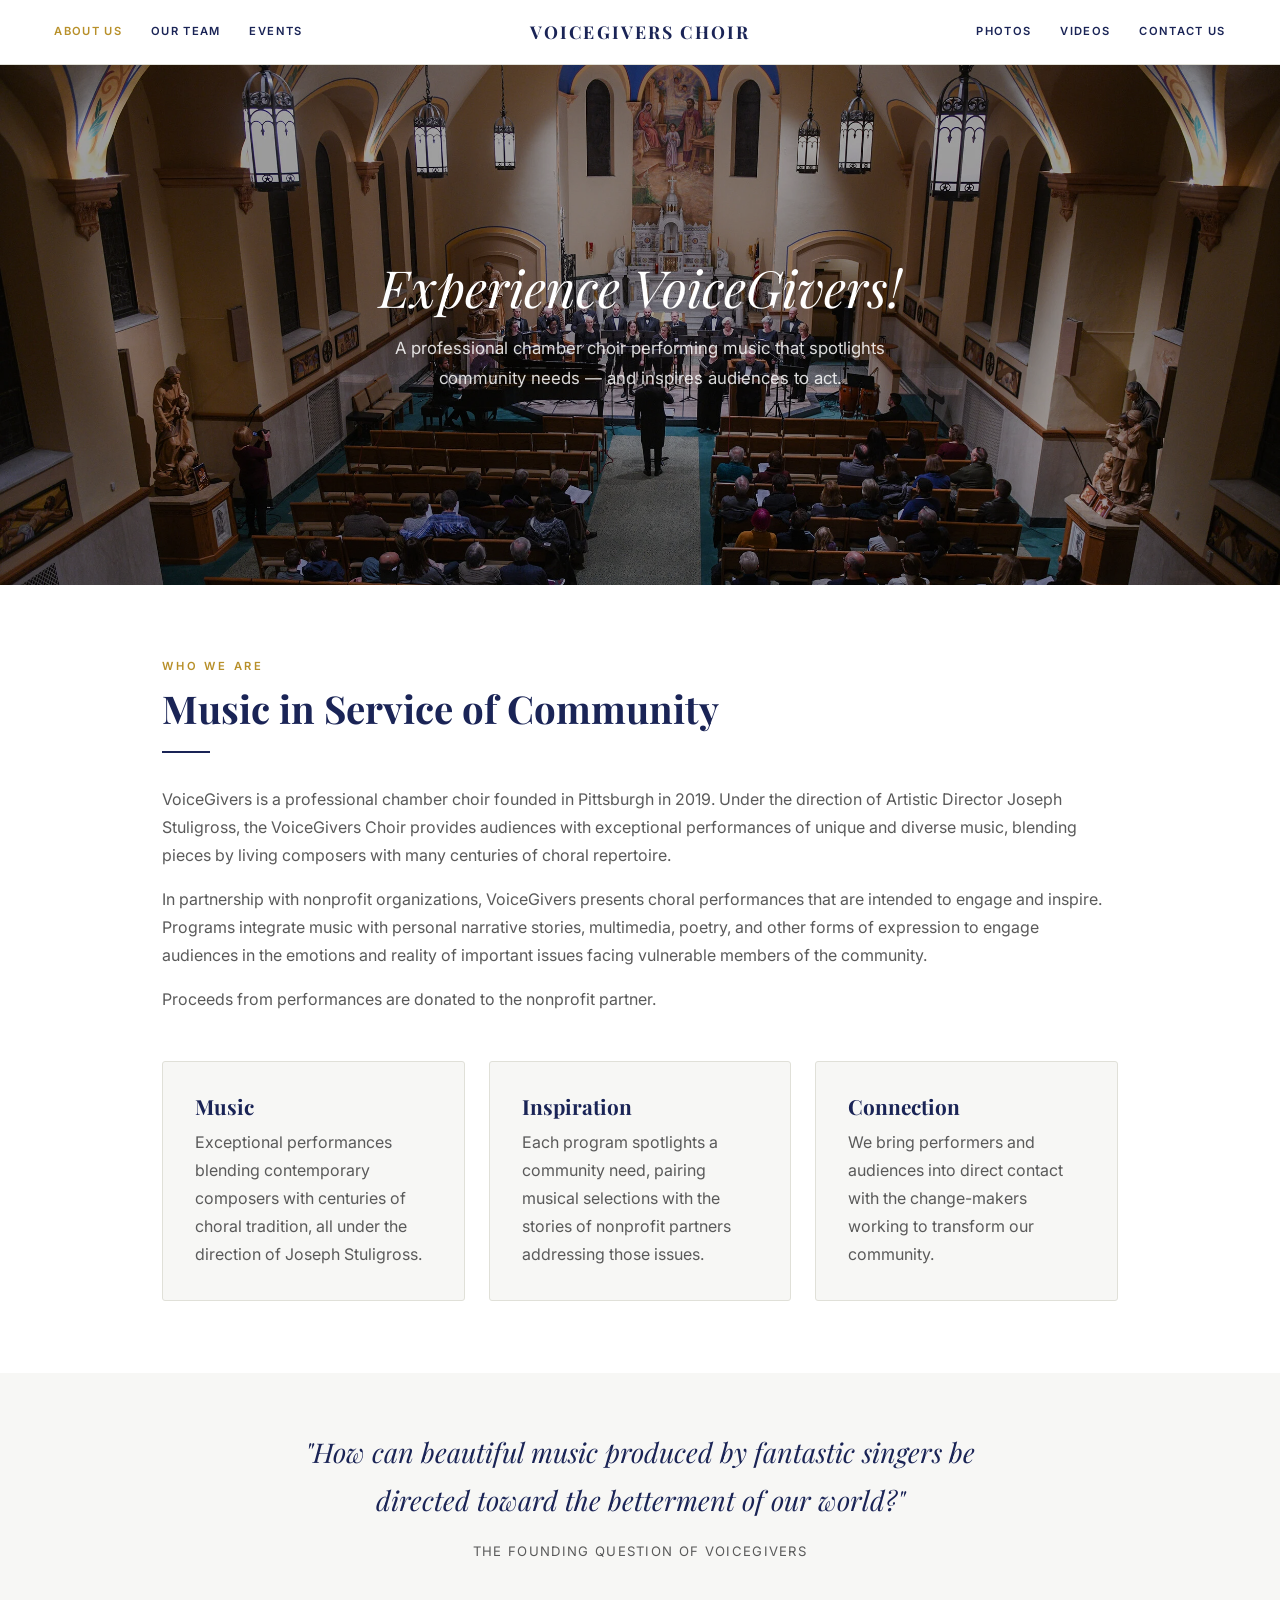
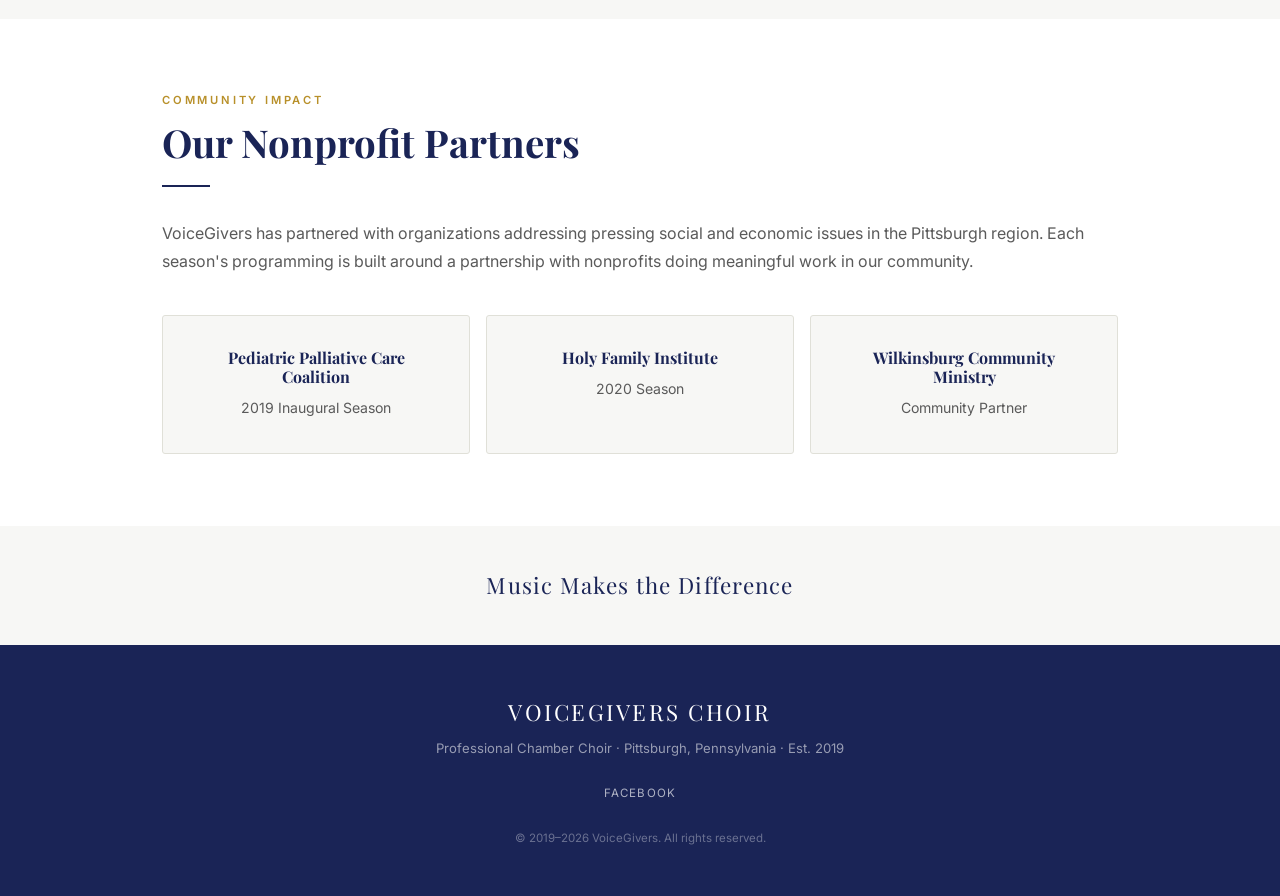
==== commit ac70e4c7: "Fix nav, footer, photos, and team bio across all pages" ====
--- a/index.html
+++ b/index.html
@@ -19,9 +19,8 @@
         <li><a href="index.html" class="active">About Us</a></li>
         <li><a href="team.html">Our Team</a></li>
         <li><a href="events.html">Events</a></li>
-        <li><a href="news.html">News</a></li>
       </ul>
-      <a href="index.html" class="nav-logo">VoiceGivers<br>Choir</a>
+      <a href="index.html" class="nav-logo">VoiceGivers Choir</a>
       <ul class="nav-right">
         <li><a href="photos.html">Photos</a></li>
         <li><a href="videos.html">Videos</a></li>
@@ -126,11 +125,8 @@
     <p class="footer-tagline">Professional Chamber Choir · Pittsburgh, Pennsylvania · Est. 2019</p>
     <div class="footer-social">
       <a href="https://www.facebook.com/VoiceGiversChoir" target="_blank" rel="noopener">Facebook</a>
-      <a href="https://www.instagram.com/voicegiverschoir" target="_blank" rel="noopener">Instagram</a>
-      <a href="https://twitter.com/VoiceGiversSing" target="_blank" rel="noopener">Twitter</a>
-      <a href="https://www.linkedin.com/company/voice-givers" target="_blank" rel="noopener">LinkedIn</a>
     </div>
-    <p class="footer-copy">© 2019–2025 VoiceGivers. All rights reserved.</p>
+    <p class="footer-copy">© 2019–2026 VoiceGivers. All rights reserved.</p>
   </footer>
 
 </body>
--- a/style.css
+++ b/style.css
@@ -175,14 +175,14 @@
   background-image: url('images/choir-hero.jpg');
   background-size: cover;
   background-position: center 25%;
-  filter: brightness(0.45);
+  filter: brightness(0.65);
 }
 
 .hero::before {
   content: '';
   position: absolute;
   inset: 0;
-  background: linear-gradient(180deg, rgba(26,36,86,0.4) 0%, rgba(26,36,86,0.6) 100%);
+  background: linear-gradient(180deg, rgba(26,36,86,0.15) 0%, rgba(26,36,86,0.35) 100%);
 }
 
 .hero-content {
